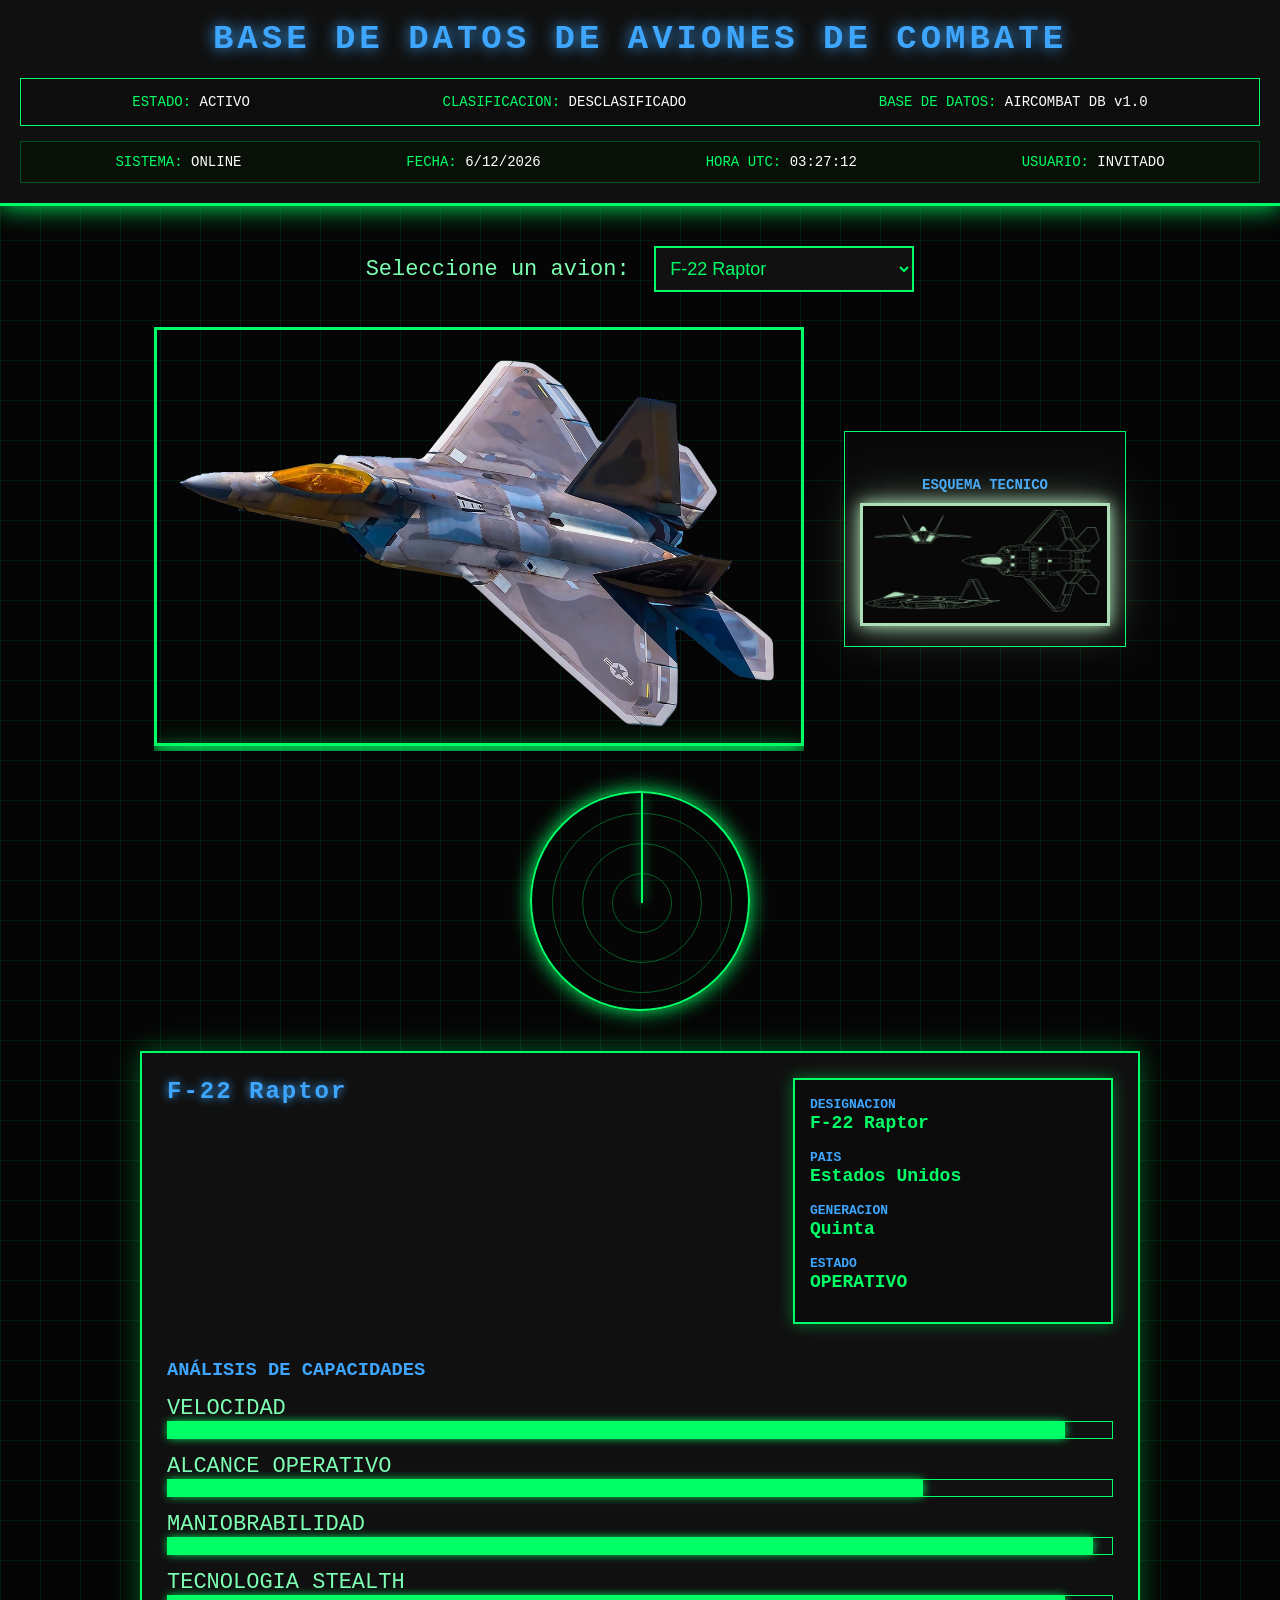
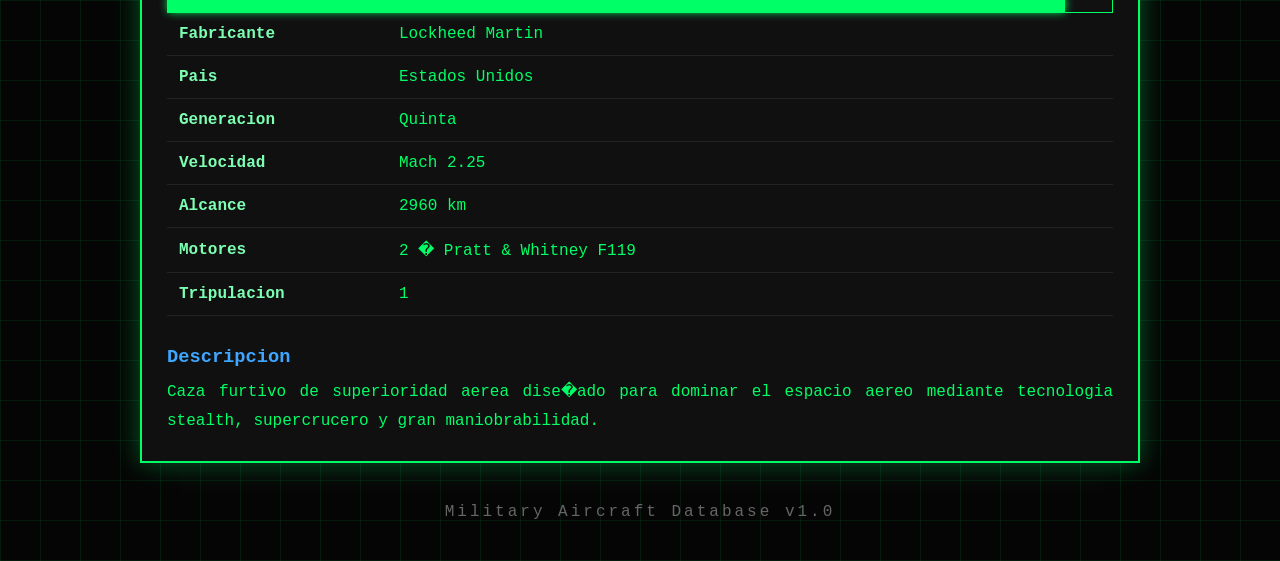
==== Space-Force/index.html @ dd001534 "Rename Index.html to index.html" ====
<!DOCTYPE html>
<html lang="es">

<head> 

    <meta charset="UTF-8">
    <meta name="viewport" content="width=device-width, initial-scale=1.0">

    <title>Base de Datos de Aviones de Combate</title>

    <link rel="stylesheet" href="estilos.css">

</head>

<body>

    <header>

    <h1>BASE DE DATOS DE AVIONES DE COMBATE</h1>

    <div class="estado">

        <div>ESTADO: <span>ACTIVO</span></div>

        <div>CLASIFICACION: <span>DESCLASIFICADO</span></div>

        <div>BASE DE DATOS: <span>AIRCOMBAT DB v1.0</span></div>

    </div>


<div class="sistema">

    <div>SISTEMA: <span>ONLINE</span></div>

    <div>FECHA: <span id="fecha"></span></div>

    <div>HORA UTC: <span id="hora"></span></div>

    <div>USUARIO: <span>INVITADO</span></div>

</div>

</header>

    <main>

        <div class="selector">

            <label for="aviones">Seleccione un avion:</label>

            <select id="aviones" onchange="cambiarAvion()">

                <option value="f22">F-22 Raptor</option>
                <option value="f35">F-35 Lightning II</option>
                <option value="f16">F-16 Figthing Falcon</option>
                <option value="su22">Su-22 Fitter</option>
                <option value="su57">Su-57 Felon</option>
                <option value="mig31">Mig-31 Foxhound</option>
                <option value="b2">B-2 Spirit</option>
            </select>

        </div>

        <div class="zona-imagen">

    <div class="visor">

        <img id="imagenAvion" src="imagenes/f22.jpg" alt="Avión">

        <div class="escaneo"></div>

    </div>


    <div class="silueta">

        <h3>ESQUEMA TECNICO</h3>

        <img id="siluetaAvion" src="imagenes/f22_silueta.png">

    </div>

</div>

         <div class="radar">

    <div class="circulo c1"></div>
    <div class="circulo c2"></div>
    <div class="circulo c3"></div>

    <div class="linea"></div>

</div>

        <div class="informacion">

            <div class="cabecera-avion">

    <h2 id="nombre"></h2>

    <div class="ficha">

        <p><strong>DESIGNACION</strong><br><span id="designacion"></span></p>

        <p><strong>PAIS</strong><br><span id="paisFicha"></span></p>

        <p><strong>GENERACION</strong><br><span id="generacionFicha"></span></p>

        <p><strong>ESTADO</strong><br><span id="estadoAvion"></span></p>

    </div>

</div>


<div class="rendimiento">

<h3>ANÁLISIS DE CAPACIDADES</h3>


<label>VELOCIDAD</label>

<div class="barra">

<div id="velocidadBarra"></div>

</div>



<label>ALCANCE OPERATIVO</label>

<div class="barra">

<div id="alcanceBarra"></div>

</div>



<label>MANIOBRABILIDAD</label>

<div class="barra">

<div id="maniobraBarra"></div>

</div>



<label>TECNOLOGIA STEALTH</label>

<div class="barra">

<div id="stealthBarra"></div>

</div>


</div>
            <table>

                <tr>
                    <td>Fabricante</td>
                    <td id="fabricante"></td>
                </tr>

                <tr>
                    <td>Pais</td>
                    <td id="pais"></td>
                </tr>

                <tr>
                    <td>Generacion</td>
                    <td id="generacion"></td>
                </tr>

                <tr>
                    <td>Velocidad</td>
                    <td id="velocidad"></td>
                </tr>

                <tr>
                    <td>Alcance</td>
                    <td id="alcance"></td>
                </tr>

                <tr>
                    <td>Motores</td>
                    <td id="motores"></td>
                </tr>

                <tr>
                    <td>Tripulacion</td>
                    <td id="tripulacion"></td>
                </tr>

            </table>

            <h3>Descripcion</h3>

            <p id="descripcion"></p>

        </div>

    </main>

    <footer>

        Military Aircraft Database v1.0

    </footer>

    <script src="script.js"></script>

</body>

</html>
---- Space-Force/estilos.css ----
/*==========================
    BASE DE DATOS MILITAR
==========================*/

*{
    margin:0;
    padding:0;
    box-sizing:border-box;
}

body{

    background:#050505;

    font-family:Consolas, "Courier New", monospace;

    color:#00ff66;

    /* Cuadr�cula tecnol�gica */
    background-image:

    linear-gradient(rgba(0,255,100,.08) 1px, transparent 1px),

    linear-gradient(90deg, rgba(0,255,100,.08) 1px, transparent 1px);

    background-size:40px 40px;

}

/*==========================
        CABECERA
==========================*/

header{

    background:#101010;

    border-bottom:3px solid #00ff66;

    padding:20px;

    box-shadow:0 0 25px #00ff66;

}

header h1{

    text-align:center;

    color:#3ea6ff;

    font-size:34px;

    letter-spacing:4px;

    text-shadow:0 0 15px #3ea6ff;

}

/*==========================
         CONTENIDO
==========================*/

main{

    width:1000px;

    margin:40px auto;

}

/*==========================
      MENU DESPLEGABLE
==========================*/

.selector{

    text-align:center;

    margin-bottom:35px;

}

label{

    font-size:22px;

    color:#7dffb3;

}

select{

    margin-left:15px;

    padding:10px;

    width:260px;

    font-size:18px;

    background:#111;

    color:#00ff66;

    border:2px solid #00ff66;

    outline:none;

}

select:hover{

    box-shadow:0 0 15px #00ff66;

}

/*==========================
          IMAGEN
==========================*/

.imagen{

    text-align:center;

}

img{

    width:700px;

    border:3px solid #00ff66;

    box-shadow:

        0 0 15px #00ff66,

        0 0 40px rgba(0,255,100,.5);

    transition:.4s;

}

img:hover{

    transform:scale(1.02);

}

/*==========================
      PANEL INFORMACI�N
==========================*/

.informacion{

    margin-top:35px;

    background:#101010;

    border:2px solid #00ff66;

    padding:25px;

    box-shadow:

        0 0 25px rgba(0,255,100,.35);

}

/* T�tulo del avi�n */

.informacion h2{

    text-align:center;

    color:#3ea6ff;

    margin-bottom:25px;

    text-shadow:0 0 10px #3ea6ff;

    letter-spacing:2px;

}

/*==========================
          TABLA
==========================*/

table{

    width:100%;

    border-collapse:collapse;

}

td{

    padding:12px;

    border-bottom:1px solid #222;

}

/* Columna izquierda */

td:first-child{

    color:#7dffb3;

    font-weight:bold;

    width:220px;

}

/* Columna derecha */

td:last-child{

    color:#00ff66;

}

/*==========================
      DESCRIPCI�N
==========================*/

h3{

    color:#3ea6ff;

    margin-top:30px;

    margin-bottom:10px;

}

#descripcion{

    color:#00ff66;

    line-height:1.8;

    text-align:justify;

}

/*==========================
          PIE
==========================*/

footer{

    text-align:center;

    color:#666;

    margin:40px;

    letter-spacing:3px;

}

/*==========================
     EFECTO TERMINAL
==========================*/

.informacion:hover{

    box-shadow:

    0 0 10px #00ff66,

    0 0 30px #00ff66;

}



/*==================================
        BARRA DE ESTADO
===================================*/

.estado{

    margin-top:20px;

    display:flex;

    justify-content:space-around;

    padding:15px;

    border:1px solid #00ff66;

    background:#0d0d0d;

    color:#00ff66;

    font-size:14px;

}

.estado span{

    color:white;

}

/*==================================
      CABECERA DEL AVI�N
===================================*/

.cabecera-avion{

    display:flex;

    justify-content:space-between;

    align-items:flex-start;

    margin-bottom:25px;

}

.ficha{

    width:320px;

    border:2px solid #00ff66;

    padding:15px;

    background:#0b0b0b;

    box-shadow:0 0 15px rgba(0,255,100,.4);

}

.ficha p{

    margin-bottom:15px;

    color:#7dffb3;

}

.ficha span{

    color:#00ff66;

    font-size:18px;

    font-weight:bold;

}

.ficha strong{

    color:#3ea6ff;

    font-size:13px;

}


/*=========================
      SISTEMA
=========================*/

.sistema{

    margin-top:15px;

    display:flex;

    justify-content:space-around;

    border:1px solid #005522;

    background:#081008;

    padding:12px;

    color:#00ff66;

    font-size:14px;

}

.sistema span{

    color:white;

}

/*=========================
      RADAR
=========================*/

.radar{

    width:220px;

    height:220px;

    margin:40px auto;

    border:2px solid #00ff66;

    border-radius:50%;

    position:relative;

    overflow:hidden;

    box-shadow:0 0 20px #00ff66;

}

.circulo{

    position:absolute;

    border:1px solid rgba(0,255,100,.35);

    border-radius:50%;

}

.c1{

    width:60px;

    height:60px;

    top:80px;

    left:80px;

}

.c2{

    width:120px;

    height:120px;

    top:50px;

    left:50px;

}

.c3{

    width:180px;

    height:180px;

    top:20px;

    left:20px;

}

.linea{

    width:2px;

    height:110px;

    background:#00ff66;

    position:absolute;

    left:109px;

    top:0;

    transform-origin:bottom;

    animation:radar 4s linear infinite;

    box-shadow:0 0 12px #00ff66;

}

@keyframes radar{

    from{

        transform:rotate(0deg);

    }

    to{

        transform:rotate(360deg);

    }

}


/*==========================
     ZONA DE IMAGEN
==========================*/


.zona-imagen{

display:flex;

justify-content:center;

gap:40px;

align-items:center;

}


.visor{

position:relative;

overflow:hidden;

}



.visor img{

width:650px;

transition:opacity .3s;

}


/*==========================
      EFECTO ESCANEO
==========================*/


.escaneo{

position:absolute;

width:100%;

height:5px;

background:#00ff66;

box-shadow:

0 0 15px #00ff66,

0 0 30px #00ff66;


animation:scan 3s infinite;

}


@keyframes scan{


0%{

top:0;

}


50%{

top:100%;

}


100%{

top:0;

}


}


/*==========================
       SILUETA TECNICA
==========================*/


.silueta{

text-align:center;

border:1px solid #00ff66;

padding:15px;

background:#080808;

}


.silueta h3{

font-size:14px;

}


.silueta img{

width:250px;

filter:

brightness(0)

saturate(100%)

invert(70%)

sepia(80%)

hue-rotate(80deg);

}


/*==========================
       BARRAS
==========================*/


.rendimiento{

margin-top:35px;

}


.rendimiento label{

display:block;

margin-top:15px;

color:#7dffb3;

}


.barra{

height:18px;

background:#111;

border:1px solid #00ff66;

}


.barra div{

height:100%;

background:#00ff66;

box-shadow:

0 0 10px #00ff66;

transition:1s;

}
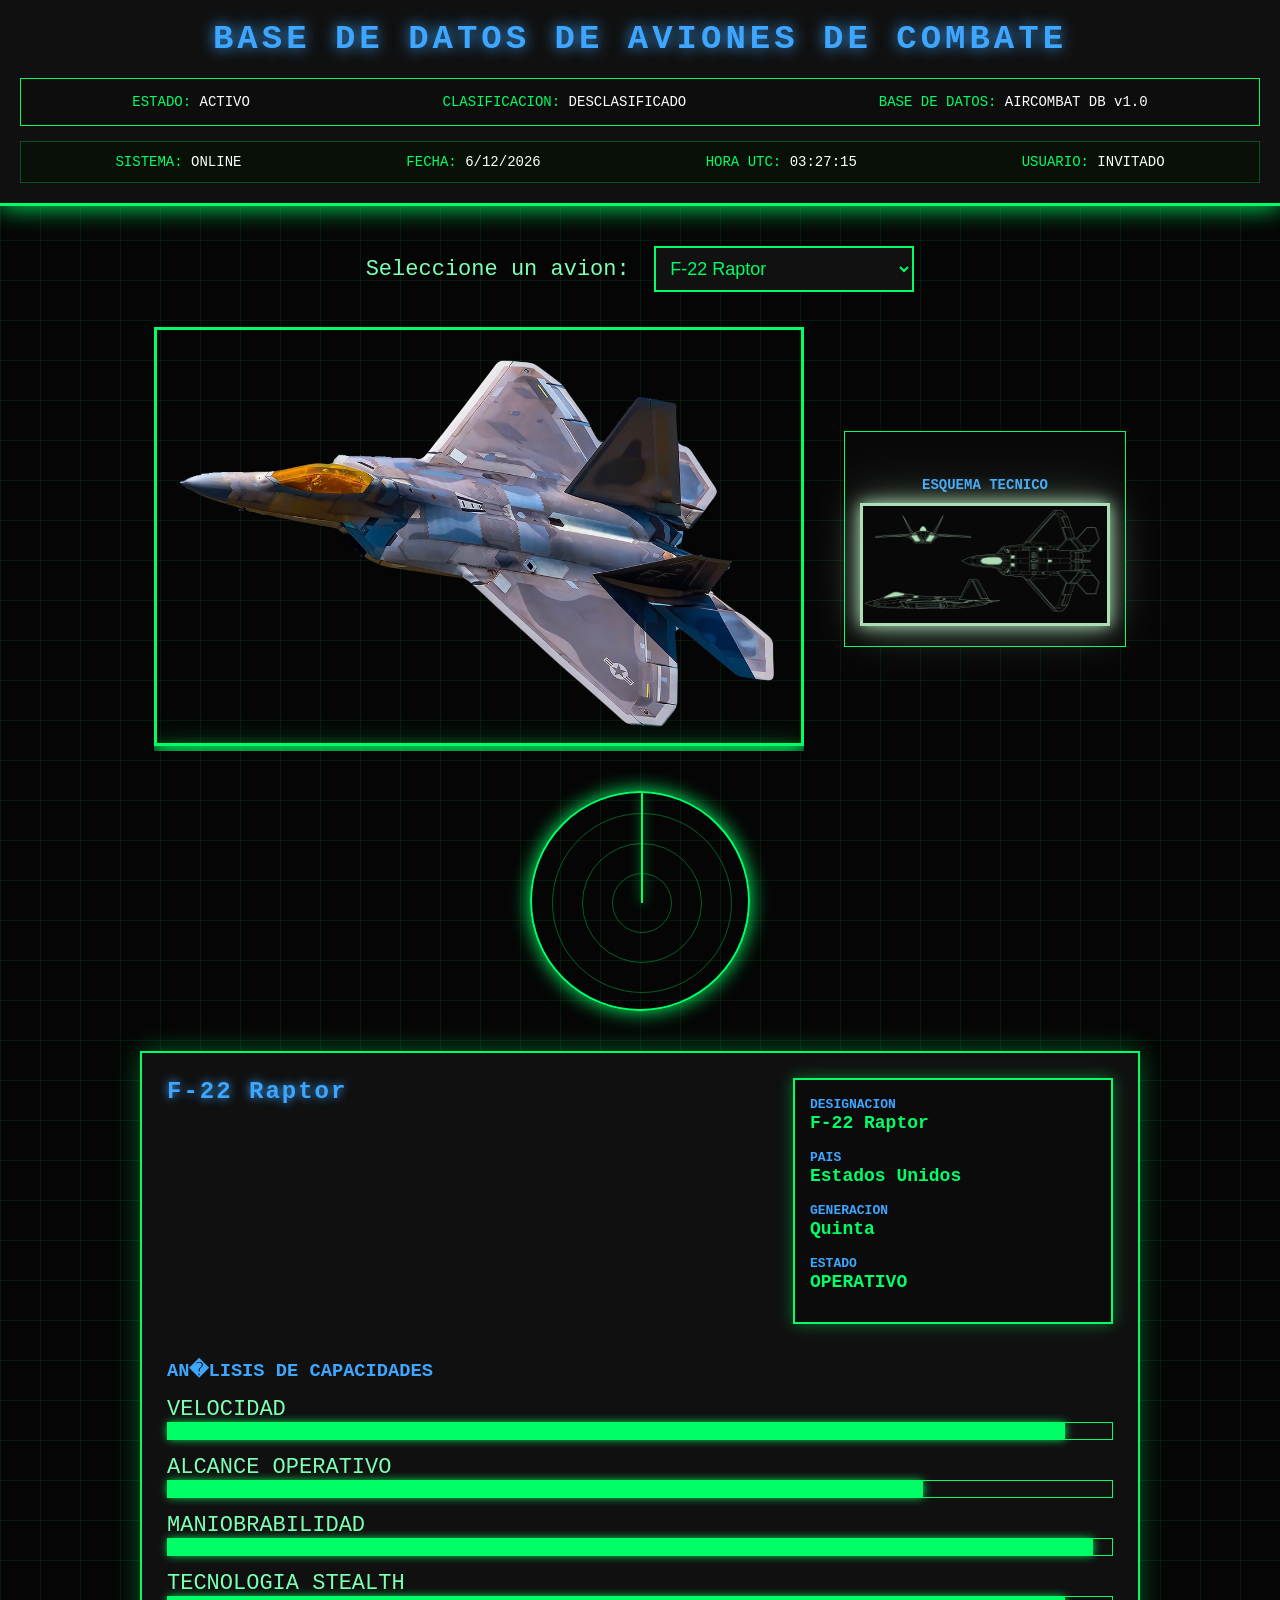
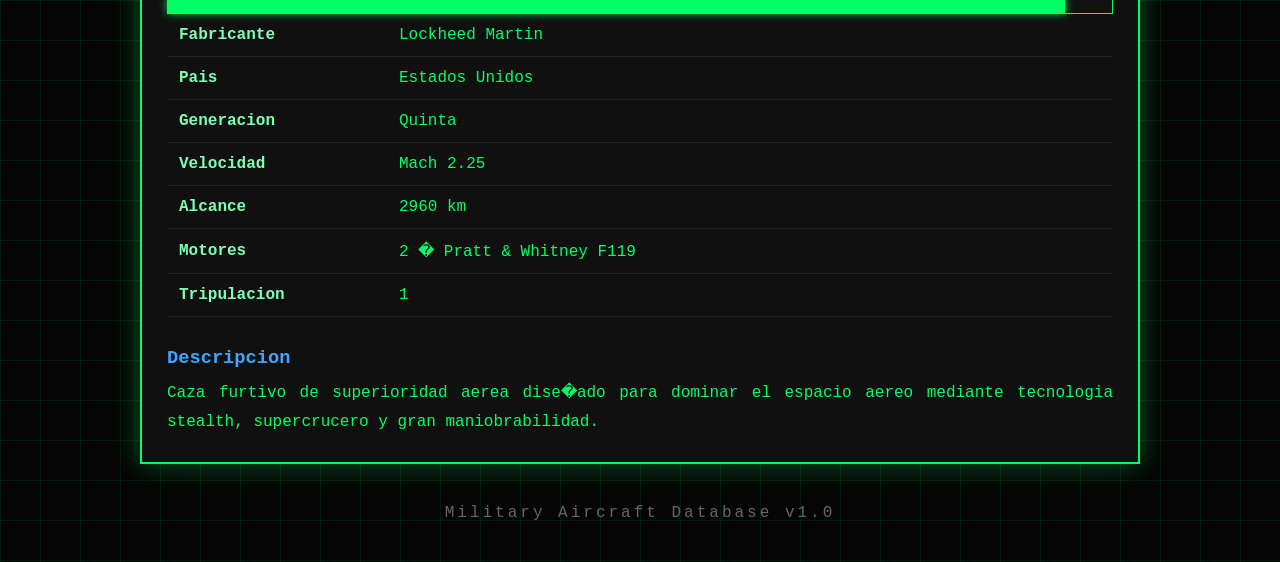
==== commit 940f0d06: "Add files via upload" ====
--- a/Space-Force/index.html
+++ b/Space-Force/index.html
@@ -66,7 +66,7 @@
 
     <div class="visor">
 
-        <img id="imagenAvion" src="imagenes/f22.jpg" alt="Avión">
+        <img id="imagenAvion" src="imagenes/f22.jpg" alt="Avi�n">
 
         <div class="escaneo"></div>
 
@@ -116,7 +116,7 @@
 
 <div class="rendimiento">
 
-<h3>ANÁLISIS DE CAPACIDADES</h3>
+<h3>AN�LISIS DE CAPACIDADES</h3>
 
 
 <label>VELOCIDAD</label>
